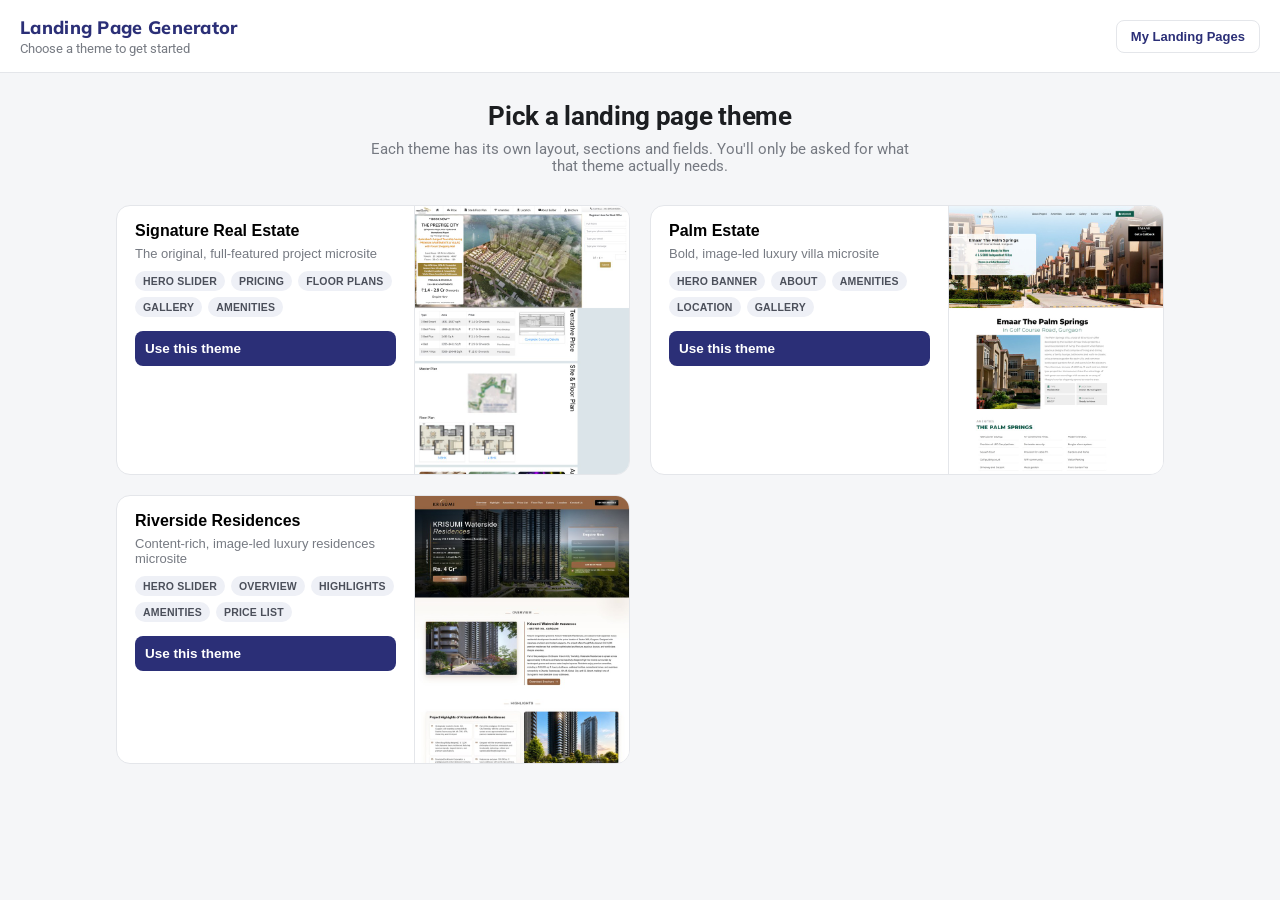
==== index.html @ 19a2032f "Initial commit - real estate landing page generator" ====
<!DOCTYPE html>
<html lang="en">
<head>
<meta charset="utf-8" />
<meta name="viewport" content="width=device-width, initial-scale=1, shrink-to-fit=no" />
<title>New Landing Page Request</title>
<link rel="preconnect" href="https://fonts.googleapis.com">
<link rel="preconnect" href="https://fonts.gstatic.com" crossorigin>
<link href="https://fonts.googleapis.com/css2?family=Muli:wght@400;700;800&family=Roboto:wght@400;500;700&display=swap" rel="stylesheet">
<link rel="stylesheet" href="core/app.css" />
</head>
<body>

<header class="g-topbar" id="gTopbar">
    <div>
        <div class="g-brand">Landing Page Generator</div>
        <div class="g-sub" id="gThemeSub">Choose a theme to get started</div>
    </div>
    <button type="button" class="g-my-pages" id="gMyPagesBtn">My Landing Pages</button>
    <button type="button" class="g-change-theme" id="gChangeThemeBtn">&larr; Change theme</button>
</header>

<main class="g-main">

    <!-- ============ STEP 1: Theme selection (always the first step) ============ -->
    <section id="gSelectScreen">
        <div class="g-select-head">
            <h1>Pick a landing page theme</h1>
            <p>Each theme has its own layout, sections and fields. You'll only be asked for what that theme actually needs.</p>
        </div>
        <div class="g-theme-grid" id="gThemeGrid">
            <div class="g-loading">Loading themes&hellip;</div>
        </div>
    </section>

    <!-- ============ STEP 2: Theme-specific form + live preview ============ -->
    <section id="gWorkspace" class="g-hidden">
        <div class="g-workspace">
            <div class="g-form-col">
                <div class="g-form-mount" id="gFormMount"></div>
            </div>
            <div class="g-preview-col">
                <div class="g-preview-panel">
                    <div class="g-preview-label">Live Preview</div>
                    <div class="g-preview-mock" id="gPreviewMock"></div>
                    <p class="g-preview-hint">A quick look at your content and colors. The final generated page uses your theme's full design &mdash; download or preview it after you submit.</p>
                </div>
            </div>
        </div>
    </section>

    <!-- ============ My Landing Pages: list previously generated pages + edit ============ -->
    <section id="gPagesScreen" class="g-hidden">
        <div class="g-select-head">
            <h1>My Landing Pages</h1>
            <p>Every landing page you've generated, ready to preview, download, or edit in place.</p>
        </div>
        <div id="gPagesMount"></div>
    </section>

</main>

<script type="module" src="core/app.js"></script>

</body>
</html>
---- core/app.css ----
/**
 * core/app.css
 * ---------------------------------------------------------
 * Theme-agnostic chrome only: topbar, theme-selection grid,
 * generic layout shell, and the live-preview mockup panel.
 * Nothing here knows about any one theme's fields or sections —
 * that styling lives in each theme's own form.css, loaded only
 * while that theme is mounted.
 * ---------------------------------------------------------
 */
:root {
    --gPrimary: #2b2f77;
    --gInk: #1c1e21;
    --gMuted: #767a82;
    --gBg: #f5f6f8;
    --gCard: #ffffff;
    --gBorder: #e4e6ea;
    --gRadius: 14px;
}
* { box-sizing: border-box; }
html, body { margin: 0; }
body {
    background: var(--gBg);
    font-family: 'Roboto', Arial, sans-serif;
    color: var(--gInk);
}
header.g-topbar {
    background: #ffffff;
    border-bottom: 1px solid var(--gBorder);
    padding: 16px 20px;
    position: sticky;
    top: 0;
    z-index: 50;
    display: flex;
    align-items: center;
    justify-content: space-between;
    gap: 12px;
}
header.g-topbar .g-brand {
    font-weight: 800;
    font-size: 18px;
    color: var(--gPrimary);
    letter-spacing: 0.3px;
    font-family: 'Muli', 'Roboto', Arial, sans-serif;
}
header.g-topbar .g-sub {
    font-size: 12.5px;
    color: var(--gMuted);
    margin-top: 2px;
}
header.g-topbar .g-change-theme {
    display: none;
    background: none;
    border: 1px solid var(--gBorder);
    border-radius: 8px;
    padding: 8px 14px;
    font-size: 13px;
    font-weight: 700;
    color: var(--gPrimary);
    cursor: pointer;
}
header.g-topbar.g-has-theme .g-change-theme { display: inline-flex; align-items: center; gap: 6px; }
header.g-topbar .g-my-pages {
    background: none;
    border: 1px solid var(--gBorder);
    border-radius: 8px;
    padding: 8px 14px;
    font-size: 13px;
    font-weight: 700;
    color: var(--gPrimary);
    cursor: pointer;
}

/* ---------- My Landing Pages: list ---------- */
.gp-list { display: flex; flex-direction: column; gap: 10px; max-width: 720px; margin: 0 auto; }
.gp-row {
    display: flex;
    align-items: center;
    justify-content: space-between;
    gap: 12px;
    background: var(--gCard);
    border: 1.5px solid var(--gBorder);
    border-radius: var(--gRadius);
    padding: 14px 16px;
}
.gp-name { font-weight: 700; font-size: 14.5px; }
.gp-meta { font-size: 12px; color: var(--gMuted); margin-top: 2px; text-transform: capitalize; }
.gp-row-actions { display: flex; gap: 8px; flex-shrink: 0; }
.gp-btn {
    display: inline-flex;
    align-items: center;
    border-radius: 8px;
    padding: 8px 14px;
    font-size: 13px;
    font-weight: 700;
    cursor: pointer;
    text-decoration: none;
    border: 1px solid transparent;
}
.gp-btn-primary { background: var(--gPrimary); color: #fff; }
.gp-btn-ghost { background: none; border-color: var(--gBorder); color: var(--gPrimary); }
.gp-btn-danger { background: none; border-color: #e5484d; color: #e5484d; }
.gp-btn-danger:hover { background: #e5484d; color: #fff; }
.gp-btn:disabled { opacity: .6; cursor: default; }

/* ---------- My Landing Pages: field-based editor ---------- */
.gp-editor { max-width: 820px; margin: 0 auto; }
.gp-editor-head { display: flex; align-items: center; gap: 12px; flex-wrap: wrap; margin-bottom: 6px; }
.gp-editor-title { font-weight: 800; font-size: 15px; flex: 1 1 auto; }
.gp-editor-hint { color: var(--gMuted); font-size: 13px; margin: 6px 0 16px; }

.gp-field-form { display: flex; flex-direction: column; gap: 16px; }
.gp-field-row {
    background: var(--gCard);
    border: 1.5px solid var(--gBorder);
    border-radius: var(--gRadius);
    padding: 12px 16px;
}
.gp-field-label { display: block; font-weight: 700; font-size: 12.5px; color: var(--gMuted); margin-bottom: 8px; text-transform: uppercase; letter-spacing: 0.3px; }
.gp-field-input, .gp-field-textarea, .gp-array-item, .gp-array-obj-cell {
    width: 100%;
    box-sizing: border-box;
    padding: 9px 10px;
    border: 1.5px solid var(--gBorder);
    border-radius: 8px;
    font-size: 13.5px;
    font-family: inherit;
    color: var(--gInk);
    background: #fff;
}
.gp-field-textarea { min-height: 110px; resize: vertical; line-height: 1.5; }
.gp-array-list { display: flex; flex-direction: column; gap: 8px; }
.gp-array-obj-list { display: flex; flex-direction: column; gap: 8px; }
.gp-array-obj-row { display: grid; grid-template-columns: repeat(auto-fit, minmax(120px, 1fr)); gap: 8px; }
.gp-empty-note { font-size: 13px; color: var(--gMuted); }

.gp-editor-foot { display: flex; align-items: center; justify-content: flex-end; gap: 12px; margin-top: 18px; }
.gp-save-status { font-size: 13px; color: #1e8e3e; }
.gp-save-status.gp-error { color: #c0392b; }

.gp-section { margin-bottom: 22px; }
.gp-section-title { font-size: 13px; font-weight: 800; text-transform: uppercase; letter-spacing: 0.4px; color: var(--gInk); margin: 0 0 10px; }

.gp-image-grid { display: grid; grid-template-columns: repeat(auto-fill, minmax(140px, 1fr)); gap: 12px; }
.gp-image-item { display: flex; flex-direction: column; gap: 6px; }
.gp-image-thumb {
    width: 100%;
    height: 100px;
    object-fit: cover;
    border-radius: 8px;
    border: 1.5px solid var(--gBorder);
    background: #f2f2f2;
}
.gp-image-thumb-empty { display: block; }
.gp-image-file-input { font-size: 11.5px; }
.gp-image-label { font-size: 12.5px; padding: 6px 8px; border: 1.5px solid var(--gBorder); border-radius: 6px; }
.gp-field-color { width: 60px; height: 38px; padding: 2px; cursor: pointer; }

.g-main { max-width: 1080px; margin: 0 auto; padding: 28px 16px 60px; }
.g-hidden { display: none !important; }

/* ---------- Theme selection screen ---------- */
.g-select-head { text-align: center; max-width: 560px; margin: 0 auto 30px; }
.g-select-head h1 { font-size: 26px; margin: 0 0 10px; letter-spacing: -0.3px; }
.g-select-head p { color: var(--gMuted); font-size: 14.5px; margin: 0; }

.g-theme-grid {
    display: grid;
    grid-template-columns: repeat(auto-fill, minmax(420px, 1fr));
    gap: 20px;
}
.g-theme-card {
    display: flex;
    flex-direction: row;
    align-items: stretch;
    background: var(--gCard);
    border: 1.5px solid var(--gBorder);
    border-radius: var(--gRadius);
    overflow: hidden;
    cursor: pointer;
    text-align: left;
    padding: 0;
    transition: border-color .15s ease, transform .15s ease, box-shadow .15s ease;
}
.g-theme-card:hover {
    border-color: var(--gPrimary);
    transform: translateY(-2px);
    box-shadow: 0 14px 28px -16px rgba(0,0,0,0.25);
}
.g-theme-card .g-thumb {
    display: block;
    flex: 0 0 42%;
    width: 42%;
    height: auto;
    align-self: stretch;
    background: var(--gBg);
    object-fit: cover;
    border-left: 1px solid var(--gBorder);
    order: 2;
}
.g-theme-card .g-card-body {
    flex: 1 1 auto;
    min-width: 0;
    order: 1;
    padding: 16px 18px 18px;
}
@media (max-width: 560px) {
    .g-theme-grid { grid-template-columns: 1fr; }
    .g-theme-card { flex-direction: column; }
    .g-theme-card .g-thumb { flex: 0 0 auto; width: 100%; aspect-ratio: 16 / 10; border-left: none; border-top: 1px solid var(--gBorder); }
}
.g-theme-card h3 { margin: 0 0 6px; font-size: 16px; }
.g-theme-card p.g-tagline { margin: 0 0 10px; font-size: 13px; color: var(--gMuted); }
.g-theme-card .g-sections { display: flex; flex-wrap: wrap; gap: 6px; }
.g-theme-card .g-sections span {
    font-size: 10.5px;
    font-weight: 700;
    letter-spacing: 0.2px;
    text-transform: uppercase;
    padding: 4px 8px;
    border-radius: 999px;
    background: #eef0f6;
    color: #4b4f5a;
}
.g-theme-card .g-select-btn {
    margin-top: 14px;
    width: 100%;
    padding: 10px;
    border-radius: 8px;
    border: none;
    background: var(--gPrimary);
    color: #fff;
    font-weight: 700;
    font-size: 13.5px;
    cursor: pointer;
}
.g-loading, .g-empty { text-align: center; color: var(--gMuted); padding: 40px 0; font-size: 14px; }

/* ---------- Form + preview split ---------- */
.g-workspace { display: grid; grid-template-columns: minmax(0, 1fr) 360px; gap: 26px; align-items: start; }
@media (max-width: 980px) { .g-workspace { grid-template-columns: 1fr; } }
.g-form-col { min-width: 0; }
.g-preview-col { position: sticky; top: 86px; }
@media (max-width: 980px) { .g-preview-col { position: static; margin-bottom: 22px; } }

.g-preview-panel {
    background: var(--gCard);
    border: 1px solid var(--gBorder);
    border-radius: var(--gRadius);
    overflow: hidden;
}
.g-preview-panel .g-preview-label {
    font-size: 11.5px;
    font-weight: 700;
    text-transform: uppercase;
    letter-spacing: 0.4px;
    color: var(--gMuted);
    padding: 12px 14px 0;
}
.g-preview-mock {
    margin: 10px;
    border-radius: 10px;
    overflow: hidden;
    border: 1px solid var(--gBorder);
    font-family: Arial, sans-serif;
}
.g-preview-mock .pm-nav {
    display: flex; align-items: center; justify-content: space-between;
    padding: 10px 12px; font-size: 11px; font-weight: 800; color: #fff;
}
.g-preview-mock .pm-hero {
    padding: 26px 14px; background-size: cover; background-position: center; position: relative;
}
.g-preview-mock .pm-hero .pm-overlay {
    position: absolute; inset: 0; background: linear-gradient(180deg, rgba(0,0,0,0.15), rgba(0,0,0,0.55));
}
.g-preview-mock .pm-hero .pm-hero-inner { position: relative; z-index: 1; }
.g-preview-mock .pm-badge {
    display: inline-block; font-size: 9.5px; font-weight: 800; color: #fff;
    padding: 3px 9px; border-radius: 999px; margin-bottom: 8px;
}
.g-preview-mock .pm-title { color: #fff; font-size: 16px; font-weight: 800; margin: 0 0 4px; }
.g-preview-mock .pm-sub { color: rgba(255,255,255,0.85); font-size: 11.5px; margin: 0; }
.g-preview-mock .pm-body { background: #fff; padding: 12px 14px 16px; }
.g-preview-mock .pm-row { display: flex; justify-content: space-between; font-size: 11.5px; padding: 6px 0; border-bottom: 1px dashed var(--gBorder); color: #444; }
.g-preview-mock .pm-row:last-child { border-bottom: none; }
.g-preview-mock .pm-row .pm-k { color: var(--gMuted); }
.g-preview-mock .pm-chips { display: flex; flex-wrap: wrap; gap: 6px; margin-top: 10px; }
.g-preview-mock .pm-chips span { font-size: 10px; font-weight: 700; padding: 4px 8px; border-radius: 999px; background: #f0f1f5; color: #444; }
.g-preview-mock .pm-empty { color: var(--gMuted); font-size: 11.5px; padding: 4px 0; }
.g-preview-hint { font-size: 11.5px; color: var(--gMuted); padding: 0 14px 14px; }

.g-form-mount { min-height: 200px; }
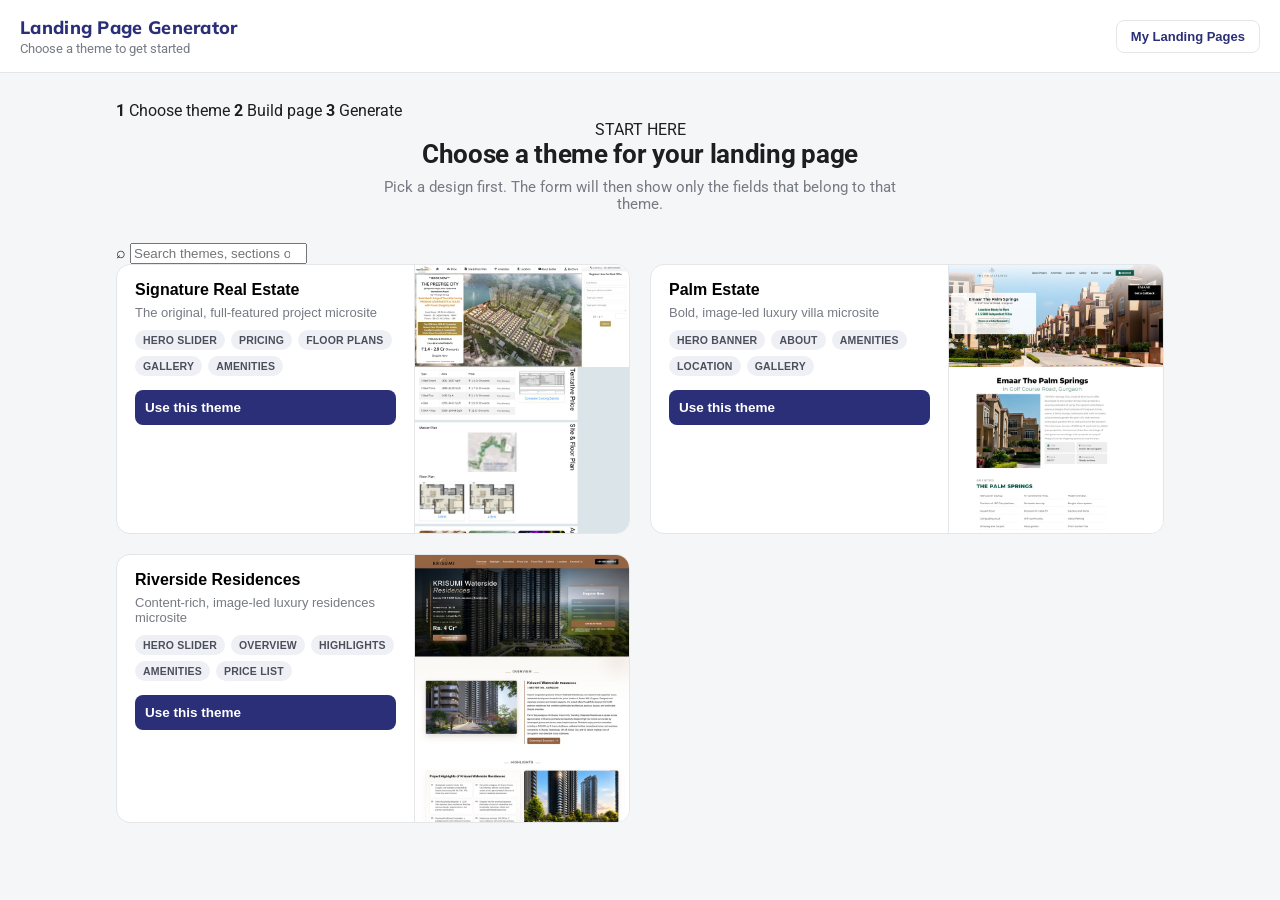
==== commit 2a2f6d1e: "feat: improve generator navigation and theme selection UX" ====
--- a/index.html
+++ b/index.html
@@ -3,64 +3,81 @@
 <head>
 <meta charset="utf-8" />
 <meta name="viewport" content="width=device-width, initial-scale=1, shrink-to-fit=no" />
-<title>New Landing Page Request</title>
+<title>Landing Page Generator</title>
 <link rel="preconnect" href="https://fonts.googleapis.com">
 <link rel="preconnect" href="https://fonts.gstatic.com" crossorigin>
 <link href="https://fonts.googleapis.com/css2?family=Muli:wght@400;700;800&family=Roboto:wght@400;500;700&display=swap" rel="stylesheet">
 <link rel="stylesheet" href="core/app.css" />
 </head>
 <body>
-
 <header class="g-topbar" id="gTopbar">
-    <div>
+    <div class="g-brand-wrap">
         <div class="g-brand">Landing Page Generator</div>
         <div class="g-sub" id="gThemeSub">Choose a theme to get started</div>
     </div>
-    <button type="button" class="g-my-pages" id="gMyPagesBtn">My Landing Pages</button>
-    <button type="button" class="g-change-theme" id="gChangeThemeBtn">&larr; Change theme</button>
+    <nav class="g-top-actions" aria-label="Generator navigation">
+        <button type="button" class="g-my-pages" id="gMyPagesBtn">My Landing Pages</button>
+        <button type="button" class="g-change-theme" id="gChangeThemeBtn">&larr; Change theme</button>
+    </nav>
 </header>
-
 <main class="g-main">
-
-    <!-- ============ STEP 1: Theme selection (always the first step) ============ -->
     <section id="gSelectScreen">
+        <div class="g-stepper" aria-label="Generator progress">
+            <span class="g-step active"><b>1</b> Choose theme</span>
+            <span class="g-step-line"></span>
+            <span class="g-step"><b>2</b> Build page</span>
+            <span class="g-step-line"></span>
+            <span class="g-step"><b>3</b> Generate</span>
+        </div>
         <div class="g-select-head">
-            <h1>Pick a landing page theme</h1>
-            <p>Each theme has its own layout, sections and fields. You'll only be asked for what that theme actually needs.</p>
+            <span class="g-eyebrow">START HERE</span>
+            <h1>Choose a theme for your landing page</h1>
+            <p>Pick a design first. The form will then show only the fields that belong to that theme.</p>
         </div>
-        <div class="g-theme-grid" id="gThemeGrid">
-            <div class="g-loading">Loading themes&hellip;</div>
+        <div class="g-theme-toolbar">
+            <label class="g-search-wrap">
+                <span aria-hidden="true">⌕</span>
+                <input id="gThemeSearch" type="search" placeholder="Search themes, sections or style…" autocomplete="off" />
+            </label>
+            <span class="g-theme-count" id="gThemeCount" aria-live="polite"></span>
+        </div>
+        <div class="g-theme-grid" id="gThemeGrid" aria-live="polite">
+            <div class="g-loading"><span class="g-spinner"></span> Loading themes…</div>
         </div>
     </section>
-
-    <!-- ============ STEP 2: Theme-specific form + live preview ============ -->
     <section id="gWorkspace" class="g-hidden">
+        <div class="g-stepper" aria-label="Generator progress">
+            <span class="g-step done"><b>✓</b> Choose theme</span>
+            <span class="g-step-line active"></span>
+            <span class="g-step active"><b>2</b> Build page</span>
+            <span class="g-step-line"></span>
+            <span class="g-step"><b>3</b> Generate</span>
+        </div>
         <div class="g-workspace">
             <div class="g-form-col">
                 <div class="g-form-mount" id="gFormMount"></div>
             </div>
-            <div class="g-preview-col">
+            <aside class="g-preview-col" aria-label="Live preview">
                 <div class="g-preview-panel">
-                    <div class="g-preview-label">Live Preview</div>
+                    <div class="g-preview-head">
+                        <div><div class="g-preview-label">LIVE PREVIEW</div><div class="g-preview-title">Your page at a glance</div></div>
+                        <span class="g-live-dot">Live</span>
+                    </div>
                     <div class="g-preview-mock" id="gPreviewMock"></div>
-                    <p class="g-preview-hint">A quick look at your content and colors. The final generated page uses your theme's full design &mdash; download or preview it after you submit.</p>
+                    <p class="g-preview-hint">This is a quick content preview. Your submitted page uses the theme's full design.</p>
                 </div>
-            </div>
+            </aside>
         </div>
     </section>
-
-    <!-- ============ My Landing Pages: list previously generated pages + edit ============ -->
     <section id="gPagesScreen" class="g-hidden">
         <div class="g-select-head">
+            <span class="g-eyebrow">YOUR PROJECTS</span>
             <h1>My Landing Pages</h1>
-            <p>Every landing page you've generated, ready to preview, download, or edit in place.</p>
+            <p>Preview, download, or edit pages you've already generated.</p>
         </div>
         <div id="gPagesMount"></div>
     </section>
-
 </main>
-
 <script type="module" src="core/app.js"></script>
-
 </body>
 </html>
